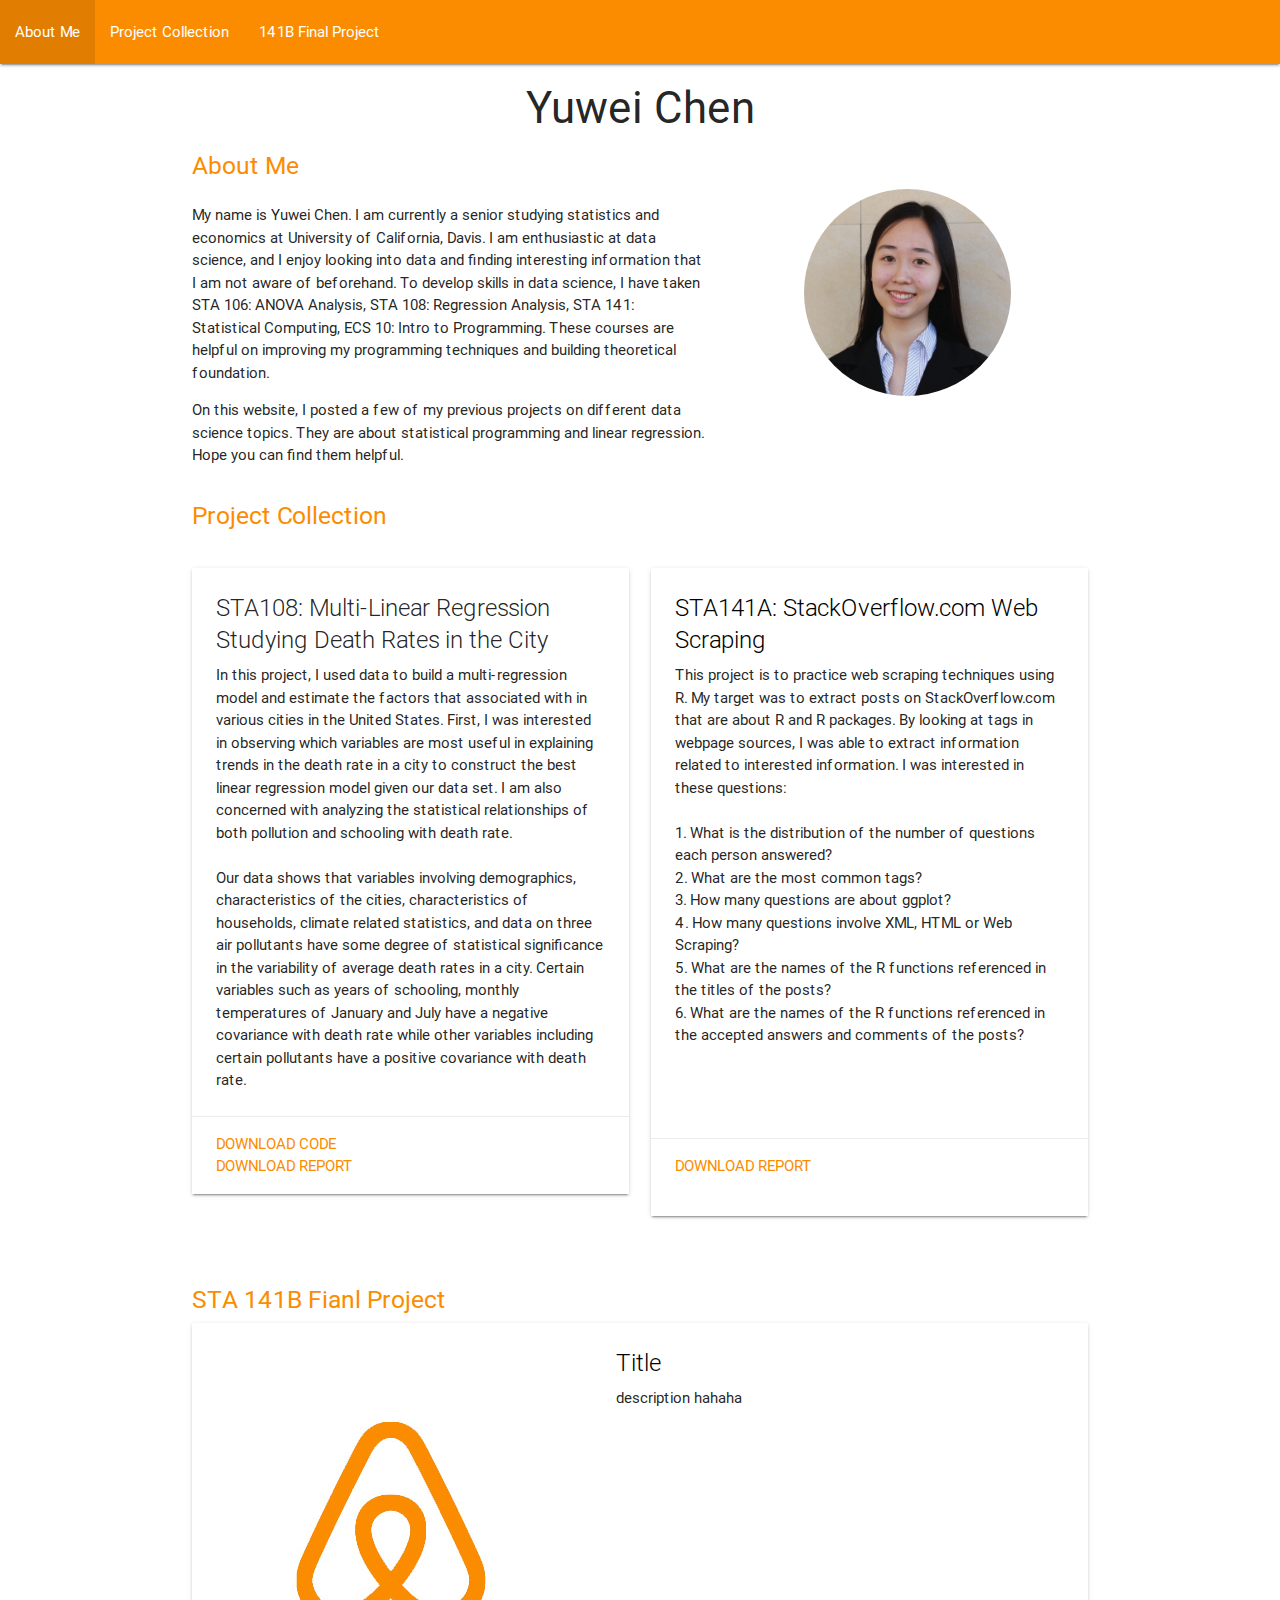
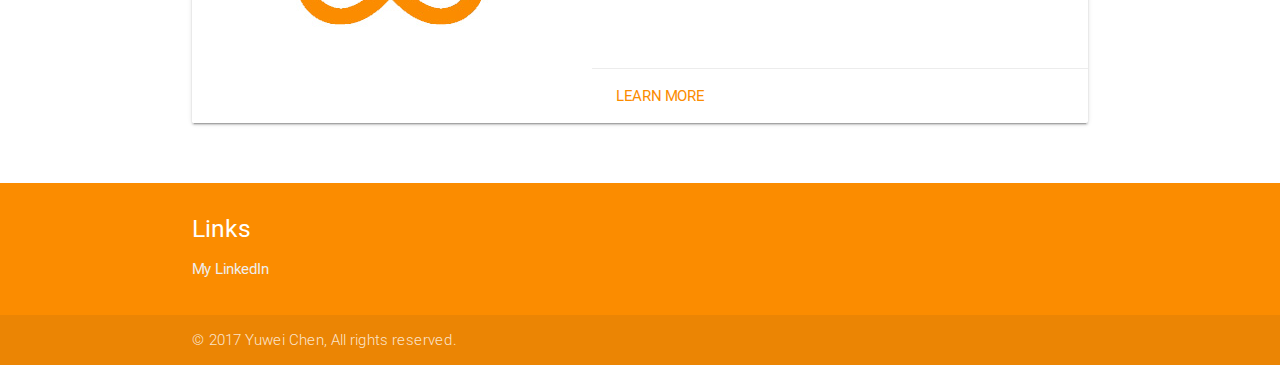
==== index.html @ cb4abd93 "Portfolio" ====
<!DOCTYPE html>

<html lang="en">
  <head>
    <meta charset="utf-8" />
    <meta name="author" content="Teresa Liu" />
    <title>Yuwei's Portfolio</title>
    <!--Import Google Icon Font-->
    <link href="https://fonts.googleapis.com/icon?family=Material+Icons" rel="stylesheet">
    <!--Import materialize.css-->
    <link type="text/css" rel="stylesheet" href="css/materialize.min.css"  media="screen,projection"/>

    <!--Let browser know website is optimized for mobile-->
    <meta name="viewport" content="width=device-width, initial-scale=1.0"/>
    <link type="text/css" rel="stylesheet" href="css/main.css">
  </head>

  <body>
    <!--Import jQuery before materialize.js-->
    <script type="text/javascript" src="https://code.jquery.com/jquery-2.1.1.min.js"></script>
    <script type="text/javascript" src="js/materialize.min.js"></script>
  
    <nav>
      <div class="orange darken-1 nav-wrapper">
       <ul id="nav-mobile" class="left hide-on-med-and-down">
          <li><a href="#about">About Me</a></li>
          <li><a href="#collection">Project Collection</a></li>
          <li><a href="#final">141B Final Project</a></li>
        </ul>
      </div>
    </nav>

    <div class="container">
    	<!--Let browser know website is optimized for mobile-->
      <h3 class="centered">Yuwei Chen</h3>
    	
      <!--About Me Section-->
      <h5 class="orange-text text-darken-1" id="about">About Me</h5>
      
      
      
      
      <div class="row">
        <div class="col s7">
          <p>My name is Yuwei Chen. I am currently a senior studying
statistics and economics at University of California, Davis. I am enthusiastic
at data science, and I enjoy looking into data and finding interesting
information that I am not aware of beforehand. To develop skills in data
science, I have taken STA 106: ANOVA Analysis, STA 108: Regression Analysis,
STA 141: Statistical Computing, ECS 10: Intro to Programming. These courses are
helpful on improving my programming techniques and building theoretical
foundation.</p>

					<p>On this website, I posted a few of my previous projects on
different data science topics. They are about statistical programming
and linear regression. Hope you can find them helpful.</p>
        </div>
      
        <div class="col s3 push-s1">
          <img class="circle" src="images/self.png" alt="photo" width="100%"/>
        </div>
      </div>
      
      <!--Collection Section-->
      <h5 class="orange-text text-darken-1" id="collection">Project Collection</h5>
      <br/>
        <!--Content after click-->
        <div class="row">
          <!--First Card-->
          <div class="col s12 m6">
            <div class="card hoverable">
              <div class="card-content">
                <span class="card-title">STA108: Multi-Linear Regression Studying Death Rates in the City</span>
                <p>In this project, I used data to build a multi-regression model
and estimate the factors that associated with in various cities in the United States.
First, I was interested in observing which variables are most useful in
explaining trends in the death rate in a city to construct the best linear
regression model given our data set. I am also concerned with analyzing the
statistical relationships of both pollution and schooling with death rate.</p><br/>
<p>
Our data shows that variables involving demographics, characteristics of the cities, characteristics of
households, climate related statistics, and data on three air pollutants have some degree of statistical
significance in the variability of average death rates in a city. Certain variables such as years of schooling,
monthly temperatures of January and July have a negative covariance with death rate while other
variables including certain pollutants have a positive covariance with death rate.
</p>
              </div>
              <div class="card-action">
                <a class="orange-text text-darken-1" href="project/108code.docx" target="_blank">Download Code</a><br/>
                <a class="orange-text text-darken-1" href="project/108report.pdf" target="_blank">Download Report</a>
              </div>
            </div>
          </div>
          <!--Second Card-->
          <div class="col s12 m6">
            <div class="card hoverable">
              <div class="card-content">
                <span class="card-title black-text">STA141A: StackOverflow.com Web Scraping</span>
                <p>This project is to
practice web scraping techniques using R. My target was to extract posts on StackOverflow.com
that are about R and R packages. By looking at tags in webpage sources, I was
able to extract information related to interested information. I was interested
in these questions:<br/><br/>
1. What is the distribution of the number of questions each person answered? <br/>
2. What are the most common tags?<br/>
3. How many questions are about ggplot?<br/>
4. How many questions involve XML, HTML or Web Scraping?<br/>
5. What are the names of the R functions referenced in the titles of the posts?<br/>
6. What are the names of the R functions referenced in the accepted answers and comments of the posts?<br/>
</p><br/><br/><br/>
              </div>
              <div class="card-action">
                <a class="orange-text text-darken-1" href="project/141.pdf" target="_blank">Download Report</a><br/><br/>
              </div>
            </div>
          </div>
        </div>
              
      <br/>
      <!--Final Project Section-->
      <h5 class="orange-text text-darken-1" id="final">STA 141B Fianl Project</h5>
			<div class="col s12 m12">
        <div class="card horizontal">
          <div class="card-image">
            <img src="images/final-1.jpg" width="500">
          </div>
          <div class="card-stacked">
            <div class="card-content">
              <span class="card-title black-text">Title</span>
							<p>description hahaha</p>
            </div>
            <div class="card-action">
							<a class="orange-text text-darken-1" target="_blank" href="https://teresaliu1212.github.io/STA141B">Learn More</a>            
            </div>
          </div>
        </div>
      </div>
    </div>
  	
    <br/><br/>
  	<footer class="page-footer orange darken-1">
      <div class="container">
        <div class="row">
          <div class="col l6 s12">
            <h5 class="white-text">Links</h5>
            <ul>
              <li><a class="grey-text text-lighten-3" target="_blank" href="https://www.linkedin.com/in/yuwei-chen-08a24710a/">My LinkedIn</a></li>
            </ul>
          </div>
        </div>
      </div>
      
      <div class="footer-copyright">
        <div class="container">
        © 2017 Yuwei Chen, All rights reserved.
        </div>
      </div>
    </footer>
    
    <script>

    </script>
  </body>
</html>
---- css/main.css ----
@charset "utf-8";
/* CSS Document */
.centered {
	text-align:center;
	width:100%;
	margin:20px auto;	
}
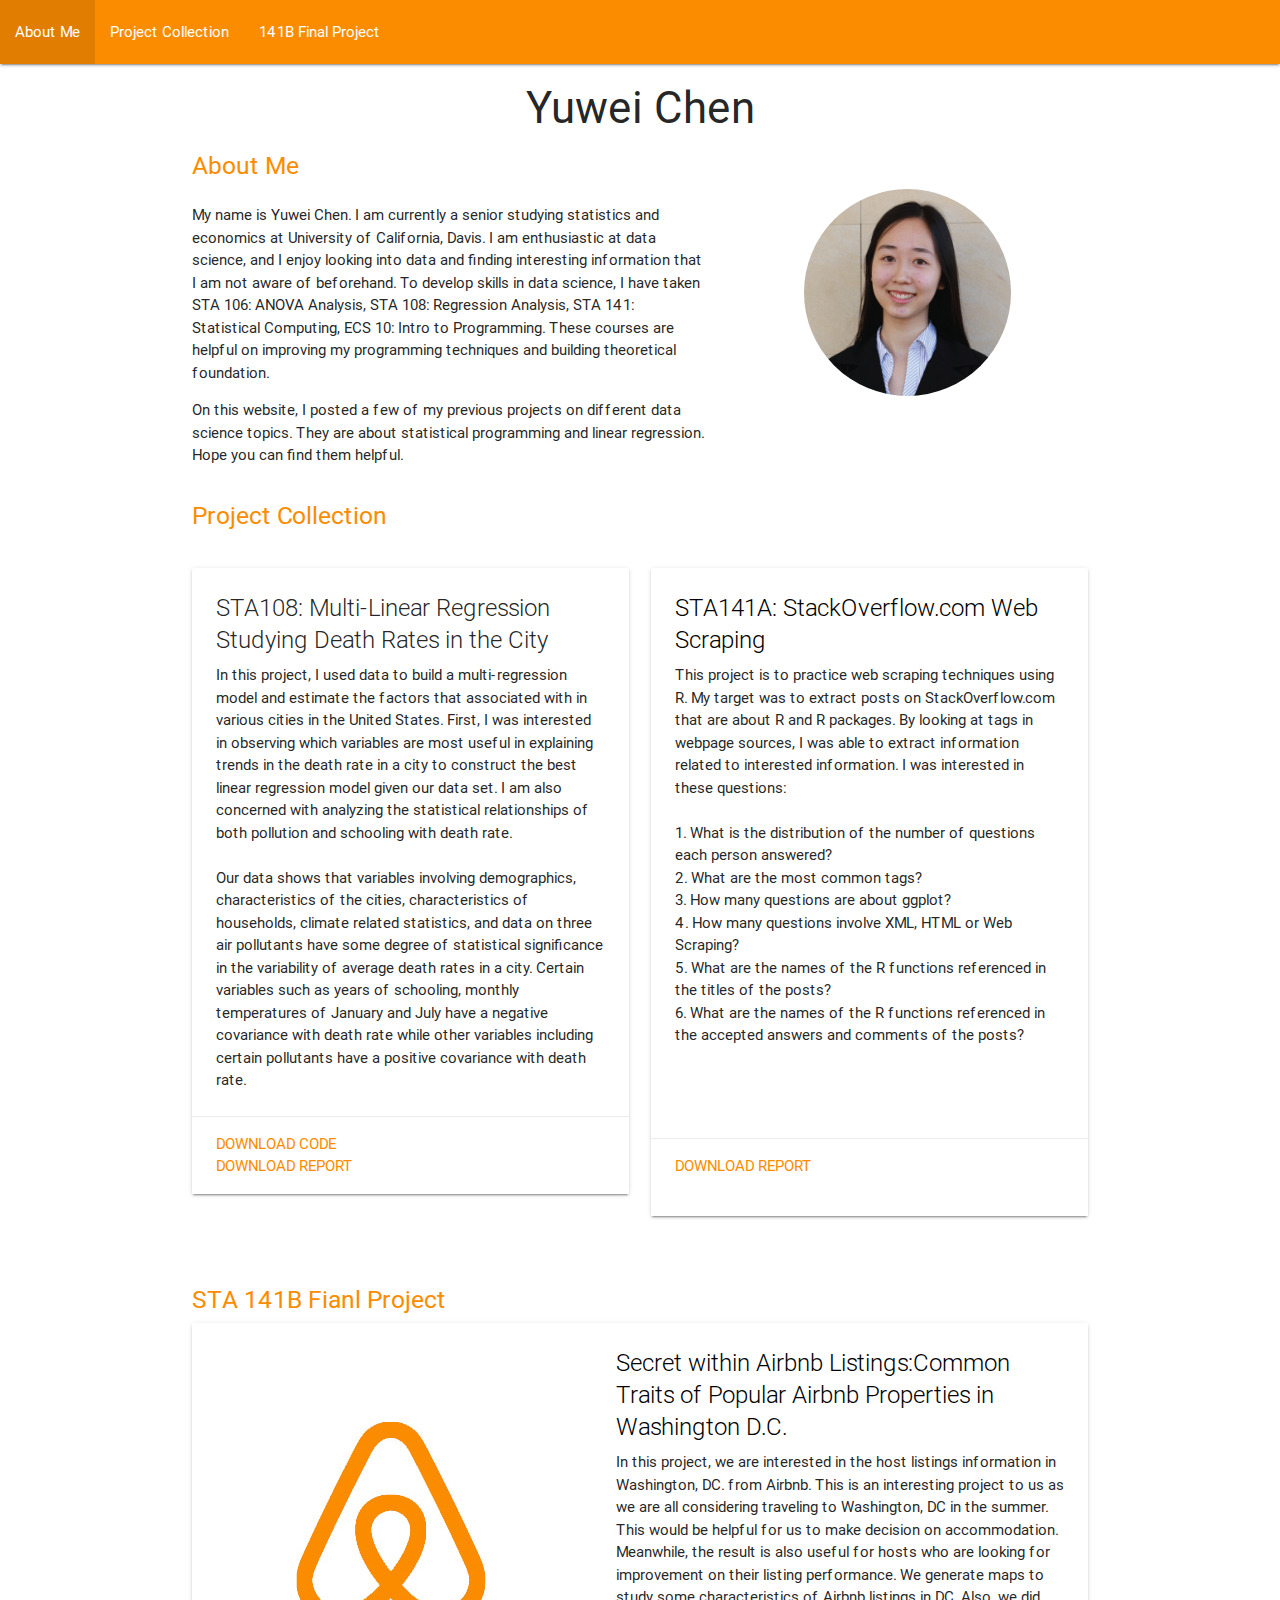
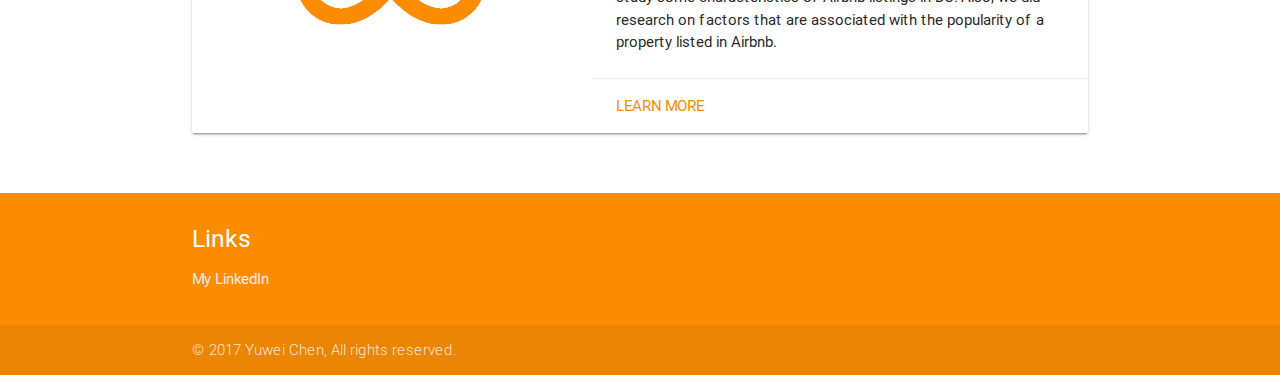
==== commit cd4d7ccc: "Add final project description" ====
--- a/index.html
+++ b/index.html
@@ -126,8 +126,15 @@
           </div>
           <div class="card-stacked">
             <div class="card-content">
-              <span class="card-title black-text">Title</span>
-							<p>description hahaha</p>
+              <span class="card-title black-text">Secret within Airbnb Listings:Common Traits of Popular Airbnb Properties in Washington D.C.</span>
+							<p>In this project, we are interested in the
+host listings information in Washington, DC. from Airbnb. This is an
+interesting project to us as we are all considering traveling to Washington, DC
+in the summer. This would be helpful for us to make decision on accommodation.
+Meanwhile, the result is also useful for hosts who are looking for improvement
+on their listing performance. We generate maps to study some characteristics of
+Airbnb listings in DC. Also, we did research on factors that are associated with
+the popularity of a property listed in Airbnb. </p>
             </div>
             <div class="card-action">
 							<a class="orange-text text-darken-1" target="_blank" href="https://teresaliu1212.github.io/STA141B">Learn More</a>            
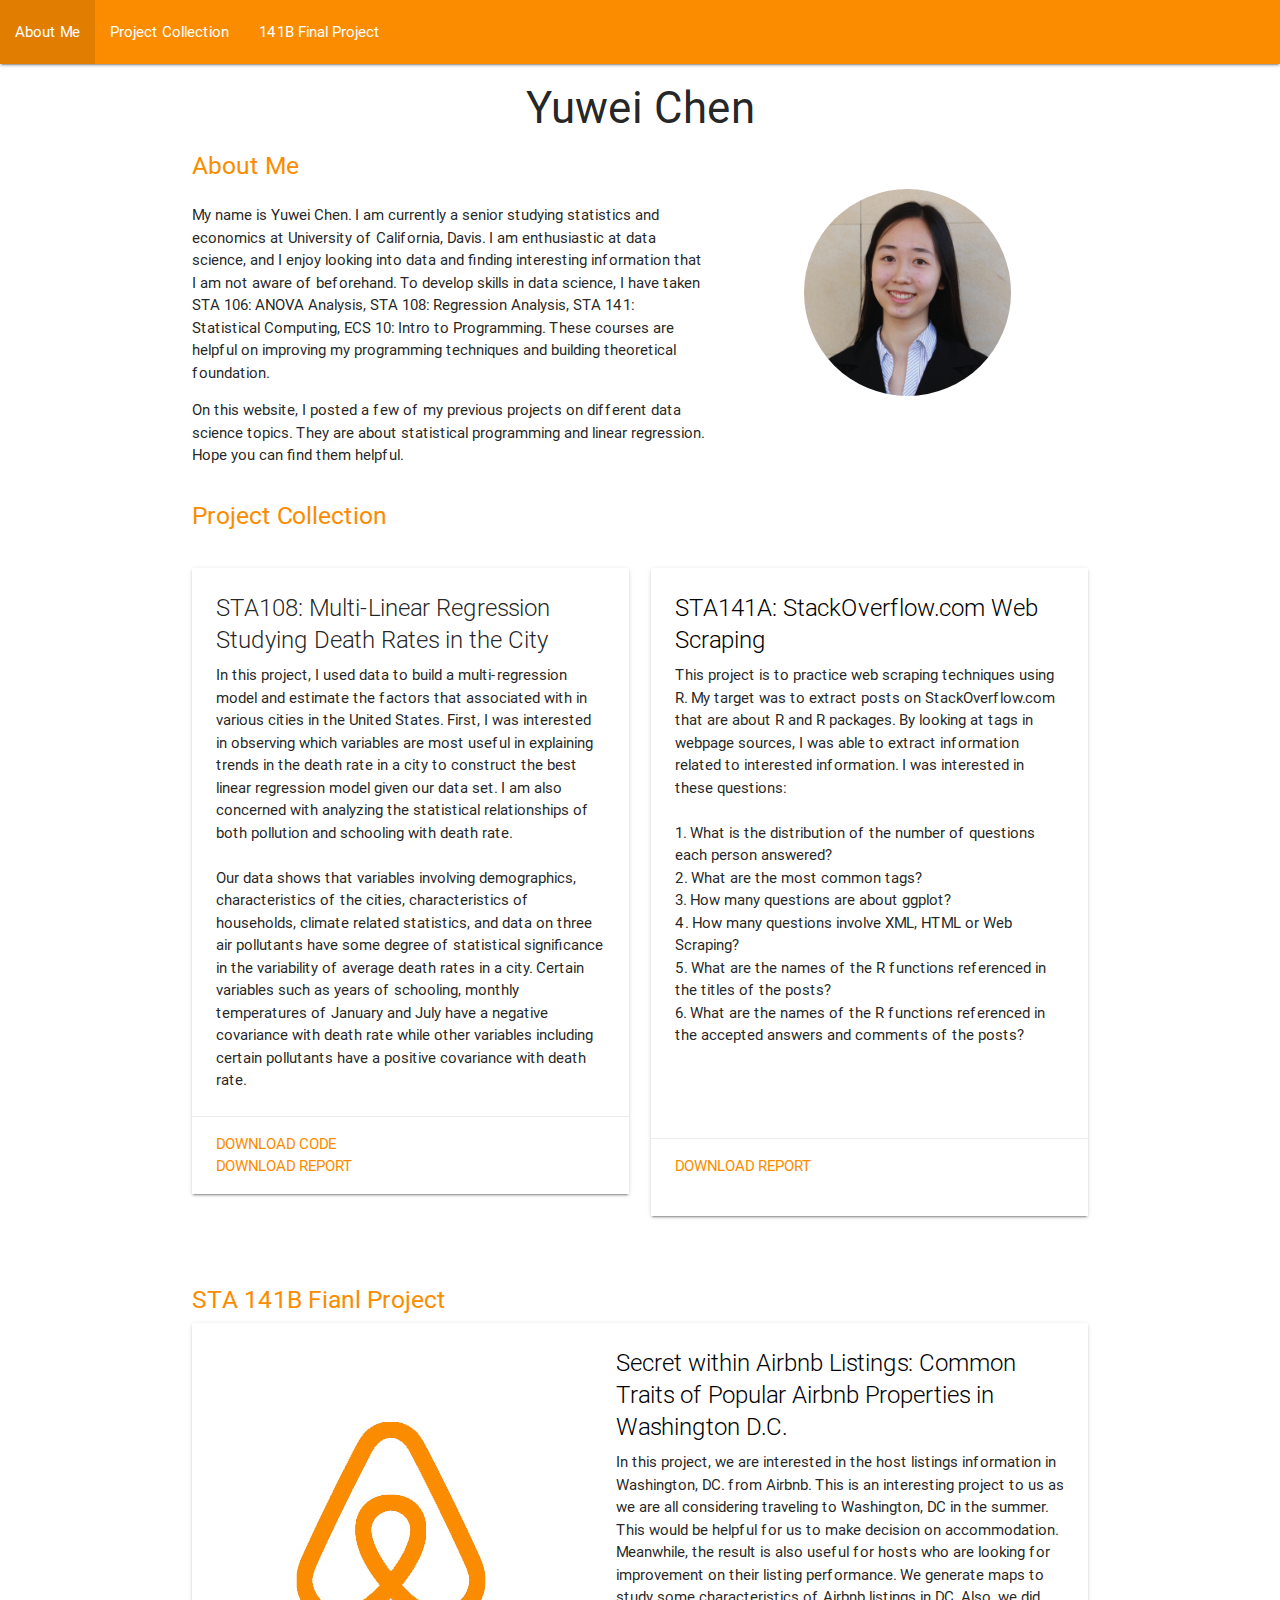
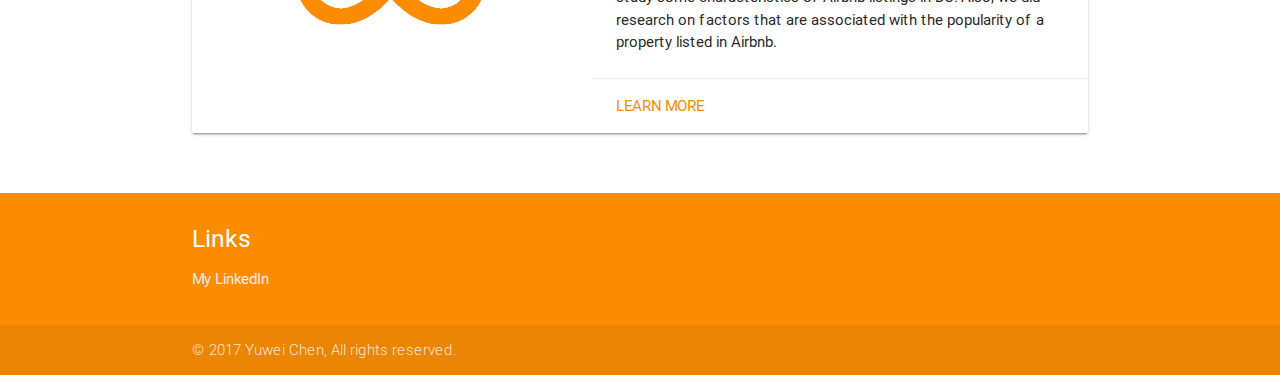
==== commit 034943e0: "fix final project title" ====
--- a/index.html
+++ b/index.html
@@ -126,7 +126,7 @@
           </div>
           <div class="card-stacked">
             <div class="card-content">
-              <span class="card-title black-text">Secret within Airbnb Listings:Common Traits of Popular Airbnb Properties in Washington D.C.</span>
+              <span class="card-title black-text">Secret within Airbnb Listings: Common Traits of Popular Airbnb Properties in Washington D.C.</span>
 							<p>In this project, we are interested in the
 host listings information in Washington, DC. from Airbnb. This is an
 interesting project to us as we are all considering traveling to Washington, DC
